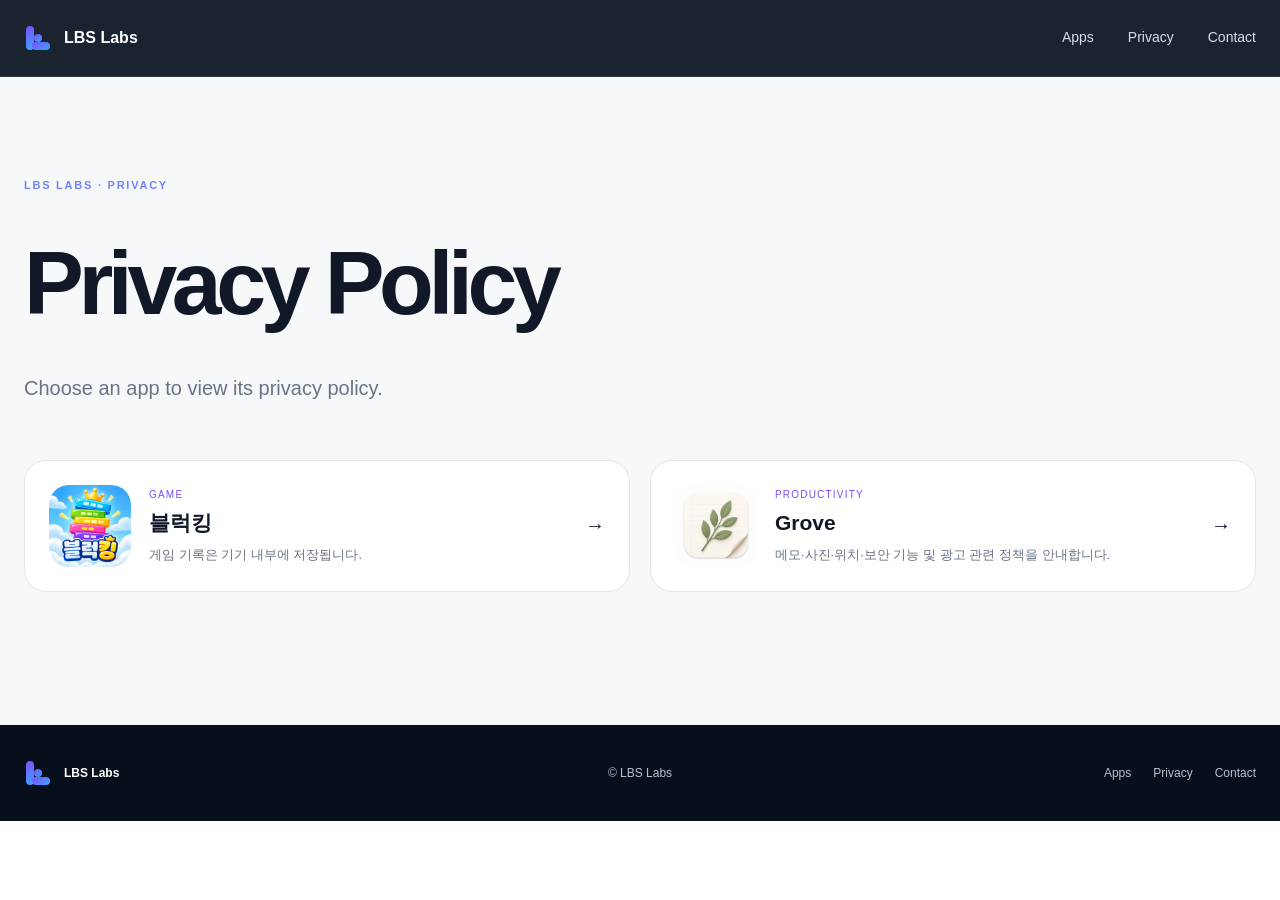
==== privacy/index.html @ daa1cc21 "Add files via upload" ====
<!doctype html><html lang="ko"><head><meta charset="utf-8"><meta name="viewport" content="width=device-width,initial-scale=1"><meta name="theme-color" content="#0b1020"><title>Privacy — LBS Labs</title><link rel="stylesheet" href="../styles.css"></head><body class="legal-page">
<header class="site-header"><div class="shell nav"><a class="brand" href="../"><span class="brand-mark"><i></i><b></b><em></em></span><strong>LBS Labs</strong></a><nav class="nav-links legal-nav"><a href="../#apps">Apps</a><a href="./">Privacy</a><a href="../#contact">Contact</a></nav></div></header>
<main class="legal-main"><div class="shell"><p class="eyebrow">LBS LABS · PRIVACY</p><h1>Privacy Policy</h1><p class="legal-lead">Choose an app to view its privacy policy.</p><div class="privacy-choice">
<a href="blockking/"><img src="../assets/challenge-icon.png" alt=""><div><span>GAME</span><strong>블럭킹</strong><p>게임 기록은 기기 내부에 저장됩니다.</p></div><b>→</b></a>
<a href="grove/"><img src="../assets/grove-icon.png" alt=""><div><span>PRODUCTIVITY</span><strong>Grove</strong><p>메모·사진·위치·보안 기능 및 광고 관련 정책을 안내합니다.</p></div><b>→</b></a>
</div></div></main><footer class="footer"><div class="shell footer-inner"><a class="brand footer-brand" href="../"><span class="brand-mark"><i></i><b></b><em></em></span><strong>LBS Labs</strong></a><p>© LBS Labs</p><nav><a href="../#apps">Apps</a><a href="./">Privacy</a><a href="../#contact">Contact</a></nav></div></footer>
<style>.legal-main{min-height:72vh;padding:100px 0;background:#f7f8fa}.legal-main h1{font-size:clamp(48px,7vw,90px);letter-spacing:-.06em;margin:0}.legal-lead{color:#687386;font-size:20px}.privacy-choice{display:grid;grid-template-columns:1fr 1fr;gap:20px;margin-top:56px}.privacy-choice>a{background:#fff;border:1px solid #e2e6ec;border-radius:22px;padding:24px;display:grid;grid-template-columns:82px 1fr auto;gap:18px;align-items:center}.privacy-choice img{width:82px;height:82px;border-radius:20px}.privacy-choice span{display:block;font-size:10px;letter-spacing:.12em;color:#7b4cff}.privacy-choice strong{display:block;font-size:21px;margin:5px 0}.privacy-choice p{color:#687386;font-size:13px;margin:0}.privacy-choice b{font-size:20px}@media(max-width:720px){.privacy-choice{grid-template-columns:1fr}.legal-nav{display:none!important}}</style></body></html>
---- styles.css ----
:root{--ink:#111827;--navy:#07111f;--navy2:#0b1627;--paper:#f6f7f9;--white:#fff;--muted:#687386;--line:#e2e6ec;--blue:#3867ff;--violet:#7b4cff;--green:#527a43;--max:1240px}
*{box-sizing:border-box}html{scroll-behavior:smooth}body{margin:0;font-family:-apple-system,BlinkMacSystemFont,"Segoe UI","Noto Sans KR",sans-serif;color:var(--ink);background:#fff;line-height:1.55;word-break:keep-all}a{color:inherit;text-decoration:none}img{display:block;max-width:100%}.shell{width:min(calc(100% - 48px),var(--max));margin:auto}
.site-header{position:sticky;top:0;z-index:50;background:rgba(7,17,31,.92);backdrop-filter:blur(18px);border-bottom:1px solid rgba(255,255,255,.08)}.nav{height:76px;display:flex;align-items:center}.brand{display:flex;align-items:center;gap:12px;color:#fff}.brand-mark,.mini-mark{position:relative;width:28px;height:28px;display:block}.brand-mark i,.brand-mark b,.brand-mark em,.mini-mark i,.mini-mark b,.mini-mark em{position:absolute;display:block;background:linear-gradient(145deg,var(--violet),#3aa7ff);border-radius:5px}.brand-mark i,.mini-mark i{width:8px;height:24px;left:2px;top:2px}.brand-mark b,.mini-mark b{width:18px;height:8px;left:8px;bottom:2px}.brand-mark em,.mini-mark em{width:8px;height:8px;left:10px;top:10px}.nav-links{margin-left:auto;display:flex;gap:34px;color:#d7deea;font-size:14px}.nav-links a:hover{color:#fff}.menu-btn{display:none;margin-left:auto;background:none;border:0;padding:8px}.menu-btn span{display:block;width:22px;height:1px;background:#fff;margin:6px}
.hero{position:relative;overflow:hidden;background:radial-gradient(circle at 72% 48%,#151d50 0,#091326 35%,#06101e 75%);color:#fff;padding:88px 0 96px}.hero-grid{display:grid;grid-template-columns:1fr .95fr;min-height:560px;align-items:center;gap:52px}.eyebrow{font-size:11px;font-weight:700;letter-spacing:.16em;color:#6f83ff;margin:0 0 20px}.hero h1{font-size:clamp(58px,7vw,100px);letter-spacing:-.065em;line-height:.98;margin:0 0 28px}.hero h1 span{background:linear-gradient(90deg,#a755ff,#5d76ff);-webkit-background-clip:text;color:transparent}.hero-lead{max-width:610px;font-size:20px;color:#b8c2d2;margin:0 0 34px}.hero-actions{display:flex;gap:12px;flex-wrap:wrap}.btn{display:inline-flex;align-items:center;gap:20px;padding:14px 19px;border:1px solid rgba(255,255,255,.35);border-radius:10px;font-size:14px}.btn.primary{background:rgba(255,255,255,.06)}.btn:hover{transform:translateY(-2px)}.hero-art{min-height:480px;position:relative;display:grid;place-items:center}.orbit{position:absolute;border:1px solid rgba(108,86,255,.20);border-radius:50%}.orbit-a{width:470px;height:470px}.orbit-b{width:350px;height:350px}.orbit-c{width:245px;height:245px}.logo-l{width:250px;height:260px;position:relative;filter:drop-shadow(0 24px 40px rgba(77,62,255,.45))}.logo-l .v,.logo-l .h{position:absolute;background:linear-gradient(160deg,#ca4cff 0,#7354ff 48%,#25a7ff 100%);box-shadow:inset 0 1px 0 rgba(255,255,255,.45)}.logo-l .v{width:86px;height:230px;left:30px;top:10px;border-radius:38px}.logo-l .h{width:190px;height:86px;left:70px;bottom:18px;border-radius:38px}.hero-glow{position:absolute;border-radius:50%;filter:blur(90px);opacity:.22}.hero-glow.one{width:300px;height:300px;background:#7c3cff;right:12%;bottom:-100px}.hero-glow.two{width:200px;height:200px;background:#087cff;left:45%;top:30%}
.principles{padding:82px 0;background:#fff}.section-head{display:grid;grid-template-columns:.8fr 1fr;gap:60px;align-items:end;margin-bottom:42px}.section-head h2{font-size:36px;margin:0}.section-head>p{color:var(--muted);max-width:520px;margin:0}.principle-grid{display:grid;grid-template-columns:repeat(4,1fr);border-top:1px solid var(--line)}.principle-grid article{padding:30px 26px 16px;border-right:1px solid var(--line)}.principle-grid article:last-child{border-right:0}.principle-grid span{font-size:28px;color:#634bff}.principle-grid h3{font-size:18px;margin:16px 0 8px}.principle-grid p{color:var(--muted);font-size:14px;margin:0}
.apps{padding:100px 0;background:#f7f8fa}.apps .shell{display:grid;grid-template-columns:230px 1fr;gap:30px}.apps-intro{padding-top:22px}.apps-intro h2{font-size:38px;line-height:1.15;letter-spacing:-.04em}.apps-intro>p:last-child{color:var(--muted)}.app-grid{display:grid;grid-template-columns:1fr 1fr;gap:22px}.app-card{background:#fff;border:1px solid var(--line);border-radius:20px;padding:24px;overflow:hidden;box-shadow:0 12px 40px rgba(15,23,42,.05)}.app-top{display:flex;gap:18px;align-items:center}.app-icon{width:90px;height:90px;border-radius:22px;object-fit:cover}.app-no{font-size:10px;font-weight:700;letter-spacing:.12em;color:#74809a;margin:0 0 5px}.app-card h3{font-size:24px;margin:0 0 6px}.accent-copy{color:#335dff;font-weight:600;margin:0}.grove-copy{color:var(--green);font-weight:600;margin:0}.app-desc{font-size:14px;color:var(--muted);margin:24px 0}.chips{display:flex;gap:7px;flex-wrap:wrap;margin-bottom:22px}.chips span{padding:7px 9px;border-radius:999px;background:#f0f2f6;font-size:11px;color:#59657a}.screen-row{display:grid;grid-template-columns:repeat(3,1fr);gap:9px;align-items:end;height:380px;overflow:hidden}.screen-row figure{margin:0;height:100%;display:flex;align-items:flex-end}.screen-row img{width:100%;height:auto;max-height:365px;object-fit:contain;object-position:bottom;border-radius:12px}.app-footer{display:flex;justify-content:space-between;align-items:center;padding-top:18px;border-top:1px solid var(--line);font-size:12px}.coming{border:1px solid var(--line);padding:8px 12px;border-radius:999px}.app-footer a{color:#4a58cc;font-weight:600}
.about{padding:88px 0;background:#fff}.about-grid{display:grid;grid-template-columns:.9fr 1.25fr .9fr;gap:44px;align-items:center}.about-copy h2,.contact-card h2{font-size:32px;line-height:1.18;letter-spacing:-.04em}.about-copy>p:last-child,.contact-card p{color:var(--muted);font-size:14px}.studio-visual{height:260px;border-radius:20px;background:linear-gradient(145deg,#101a2e,#090f1b);position:relative;overflow:hidden;box-shadow:inset 0 0 0 1px rgba(255,255,255,.06)}.monitor{position:absolute;width:190px;height:110px;background:#070b12;border:8px solid #20293a;border-radius:8px;left:50%;top:50%;transform:translate(-50%,-60%);display:flex;align-items:center;justify-content:center;gap:9px;color:#fff}.mini-mark{transform:scale(.7)}.desk-line{position:absolute;height:13px;width:85%;background:#252a34;bottom:44px;left:7%;border-radius:6px}.lamp{position:absolute;width:4px;height:110px;background:#4b5160;left:14%;bottom:52px;transform:rotate(12deg)}.lamp:after{content:"";position:absolute;width:40px;height:24px;border-radius:22px 22px 7px 7px;background:#353c4b;top:-12px;left:-18px}.plant{position:absolute;right:12%;bottom:52px;font-size:62px;color:#35563c;transform:rotate(-18deg)}.contact-card a{display:block;margin-top:24px;font-weight:600;font-size:14px}
.footer{background:#080f1c;color:#b7c0cf;padding:34px 0}.footer-inner{display:grid;grid-template-columns:1fr auto 1fr;align-items:center;gap:30px;font-size:12px}.footer-brand{justify-self:start}.footer-inner p{margin:0}.footer-inner nav{justify-self:end;display:flex;gap:22px}
.reveal{opacity:0;transform:translateY(22px);transition:opacity .7s ease,transform .7s ease}.reveal.visible{opacity:1;transform:none}
@media(max-width:1000px){.hero-grid{grid-template-columns:1fr}.hero-art{min-height:380px}.apps .shell{grid-template-columns:1fr}.app-grid{grid-template-columns:1fr 1fr}.about-grid{grid-template-columns:1fr 1fr}.contact-card{grid-column:1/-1}.section-head{grid-template-columns:1fr}.principle-grid{grid-template-columns:repeat(2,1fr)}}
@media(max-width:720px){.shell{width:min(calc(100% - 30px),var(--max))}.nav{height:66px}.nav-links{position:fixed;inset:0;background:#07111f;display:none;flex-direction:column;align-items:center;justify-content:center;font-size:25px;gap:28px}.nav-links.open{display:flex}.menu-btn{display:block;position:relative;z-index:60}.hero{padding:62px 0 70px}.hero h1{font-size:56px}.hero-lead{font-size:17px}.hero-art{min-height:315px}.orbit-a{width:310px;height:310px}.orbit-b{width:240px;height:240px}.orbit-c{width:170px;height:170px}.logo-l{transform:scale(.72)}.principles{padding:64px 0}.principle-grid{grid-template-columns:1fr}.principle-grid article{border-right:0;border-bottom:1px solid var(--line)}.apps{padding:72px 0}.app-grid{grid-template-columns:1fr}.apps-intro h2{font-size:34px}.screen-row{height:315px;gap:5px}.app-card{padding:18px}.app-icon{width:72px;height:72px;border-radius:18px}.app-card h3{font-size:20px}.about-grid{grid-template-columns:1fr}.studio-visual{height:230px}.footer-inner{grid-template-columns:1fr;justify-items:start}.footer-inner nav{justify-self:start}}
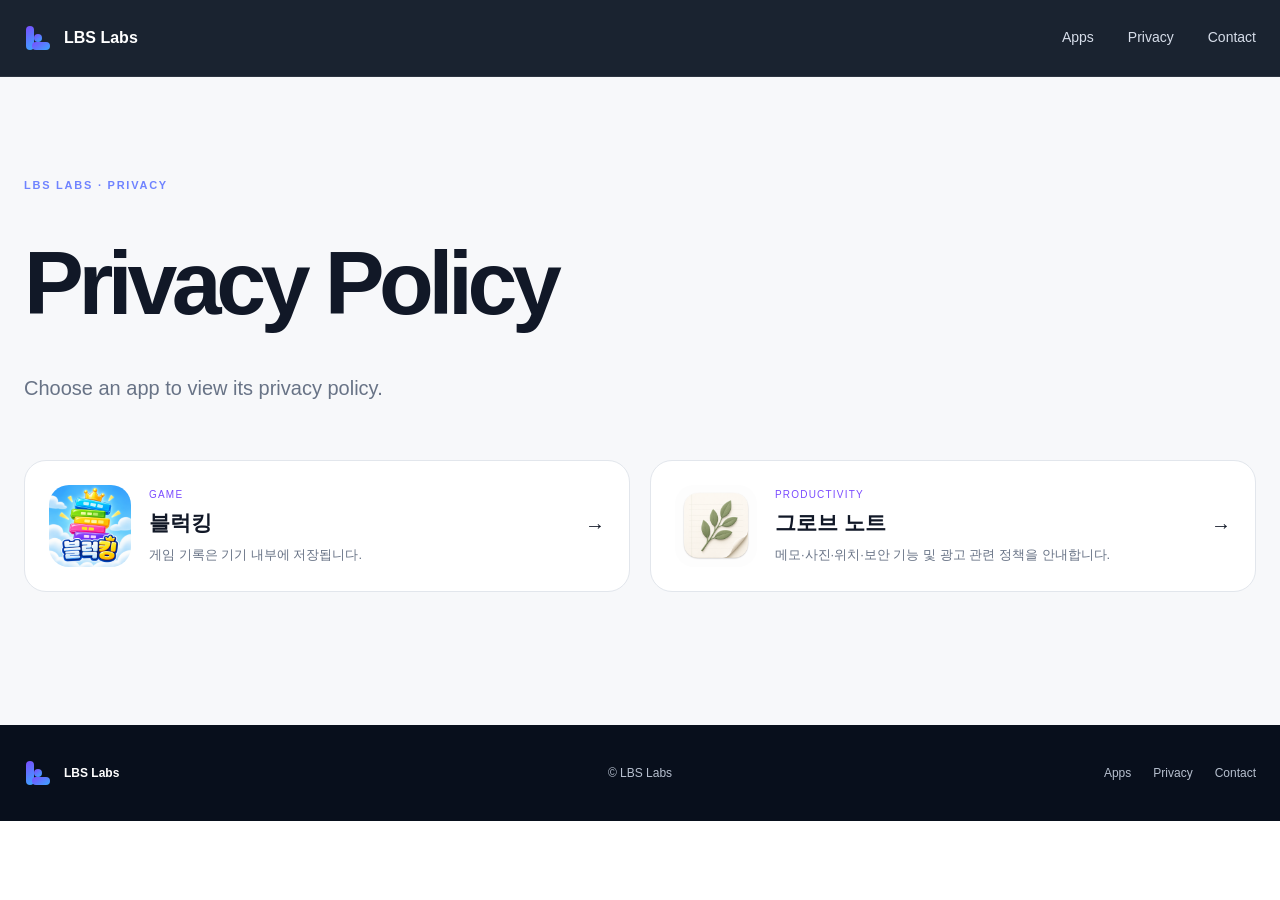
==== commit b1cac8c3: "Add files via upload" ====
--- a/privacy/index.html
+++ b/privacy/index.html
@@ -2,6 +2,6 @@
 <header class="site-header"><div class="shell nav"><a class="brand" href="../"><span class="brand-mark"><i></i><b></b><em></em></span><strong>LBS Labs</strong></a><nav class="nav-links legal-nav"><a href="../#apps">Apps</a><a href="./">Privacy</a><a href="../#contact">Contact</a></nav></div></header>
 <main class="legal-main"><div class="shell"><p class="eyebrow">LBS LABS · PRIVACY</p><h1>Privacy Policy</h1><p class="legal-lead">Choose an app to view its privacy policy.</p><div class="privacy-choice">
 <a href="blockking/"><img src="../assets/challenge-icon.png" alt=""><div><span>GAME</span><strong>블럭킹</strong><p>게임 기록은 기기 내부에 저장됩니다.</p></div><b>→</b></a>
-<a href="grove/"><img src="../assets/grove-icon.png" alt=""><div><span>PRODUCTIVITY</span><strong>Grove</strong><p>메모·사진·위치·보안 기능 및 광고 관련 정책을 안내합니다.</p></div><b>→</b></a>
+<a href="grove/"><img src="../assets/grove-icon.png" alt=""><div><span>PRODUCTIVITY</span><strong>그로브 노트</strong><p>메모·사진·위치·보안 기능 및 광고 관련 정책을 안내합니다.</p></div><b>→</b></a>
 </div></div></main><footer class="footer"><div class="shell footer-inner"><a class="brand footer-brand" href="../"><span class="brand-mark"><i></i><b></b><em></em></span><strong>LBS Labs</strong></a><p>© LBS Labs</p><nav><a href="../#apps">Apps</a><a href="./">Privacy</a><a href="../#contact">Contact</a></nav></div></footer>
 <style>.legal-main{min-height:72vh;padding:100px 0;background:#f7f8fa}.legal-main h1{font-size:clamp(48px,7vw,90px);letter-spacing:-.06em;margin:0}.legal-lead{color:#687386;font-size:20px}.privacy-choice{display:grid;grid-template-columns:1fr 1fr;gap:20px;margin-top:56px}.privacy-choice>a{background:#fff;border:1px solid #e2e6ec;border-radius:22px;padding:24px;display:grid;grid-template-columns:82px 1fr auto;gap:18px;align-items:center}.privacy-choice img{width:82px;height:82px;border-radius:20px}.privacy-choice span{display:block;font-size:10px;letter-spacing:.12em;color:#7b4cff}.privacy-choice strong{display:block;font-size:21px;margin:5px 0}.privacy-choice p{color:#687386;font-size:13px;margin:0}.privacy-choice b{font-size:20px}@media(max-width:720px){.privacy-choice{grid-template-columns:1fr}.legal-nav{display:none!important}}</style></body></html>
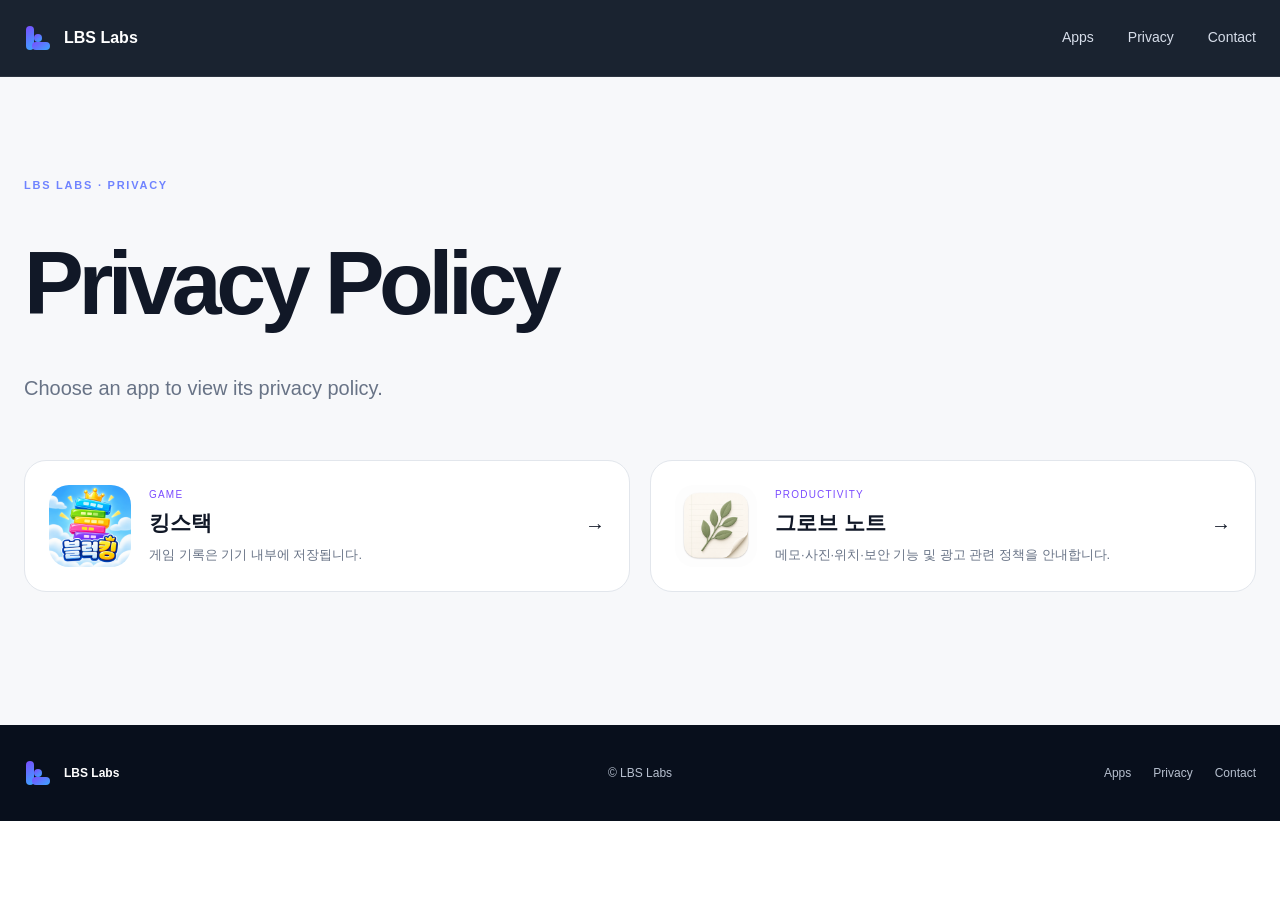
==== commit c7c1c0ea: "Add files via upload" ====
--- a/privacy/index.html
+++ b/privacy/index.html
@@ -1,7 +1,7 @@
 <!doctype html><html lang="ko"><head><meta charset="utf-8"><meta name="viewport" content="width=device-width,initial-scale=1"><meta name="theme-color" content="#0b1020"><title>Privacy — LBS Labs</title><link rel="stylesheet" href="../styles.css"></head><body class="legal-page">
 <header class="site-header"><div class="shell nav"><a class="brand" href="../"><span class="brand-mark"><i></i><b></b><em></em></span><strong>LBS Labs</strong></a><nav class="nav-links legal-nav"><a href="../#apps">Apps</a><a href="./">Privacy</a><a href="../#contact">Contact</a></nav></div></header>
 <main class="legal-main"><div class="shell"><p class="eyebrow">LBS LABS · PRIVACY</p><h1>Privacy Policy</h1><p class="legal-lead">Choose an app to view its privacy policy.</p><div class="privacy-choice">
-<a href="blockking/"><img src="../assets/challenge-icon.png" alt=""><div><span>GAME</span><strong>블럭킹</strong><p>게임 기록은 기기 내부에 저장됩니다.</p></div><b>→</b></a>
+<a href="kingstack/"><img src="../assets/challenge-icon.png" alt=""><div><span>GAME</span><strong>킹스택</strong><p>게임 기록은 기기 내부에 저장됩니다.</p></div><b>→</b></a>
 <a href="grove/"><img src="../assets/grove-icon.png" alt=""><div><span>PRODUCTIVITY</span><strong>그로브 노트</strong><p>메모·사진·위치·보안 기능 및 광고 관련 정책을 안내합니다.</p></div><b>→</b></a>
 </div></div></main><footer class="footer"><div class="shell footer-inner"><a class="brand footer-brand" href="../"><span class="brand-mark"><i></i><b></b><em></em></span><strong>LBS Labs</strong></a><p>© LBS Labs</p><nav><a href="../#apps">Apps</a><a href="./">Privacy</a><a href="../#contact">Contact</a></nav></div></footer>
 <style>.legal-main{min-height:72vh;padding:100px 0;background:#f7f8fa}.legal-main h1{font-size:clamp(48px,7vw,90px);letter-spacing:-.06em;margin:0}.legal-lead{color:#687386;font-size:20px}.privacy-choice{display:grid;grid-template-columns:1fr 1fr;gap:20px;margin-top:56px}.privacy-choice>a{background:#fff;border:1px solid #e2e6ec;border-radius:22px;padding:24px;display:grid;grid-template-columns:82px 1fr auto;gap:18px;align-items:center}.privacy-choice img{width:82px;height:82px;border-radius:20px}.privacy-choice span{display:block;font-size:10px;letter-spacing:.12em;color:#7b4cff}.privacy-choice strong{display:block;font-size:21px;margin:5px 0}.privacy-choice p{color:#687386;font-size:13px;margin:0}.privacy-choice b{font-size:20px}@media(max-width:720px){.privacy-choice{grid-template-columns:1fr}.legal-nav{display:none!important}}</style></body></html>
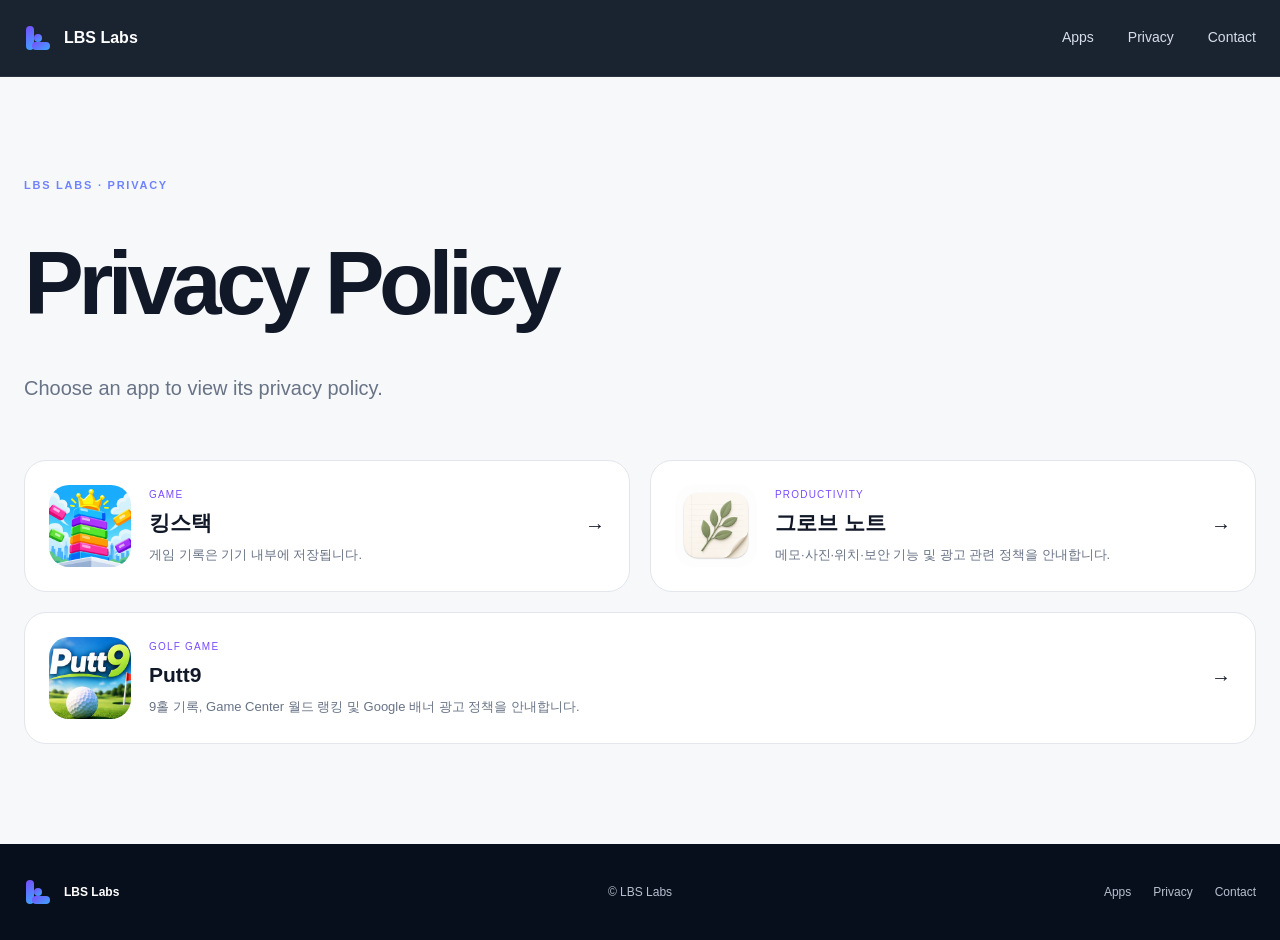
==== commit beba2af6: "Add files via upload" ====
--- a/privacy/index.html
+++ b/privacy/index.html
@@ -3,5 +3,8 @@
 <main class="legal-main"><div class="shell"><p class="eyebrow">LBS LABS · PRIVACY</p><h1>Privacy Policy</h1><p class="legal-lead">Choose an app to view its privacy policy.</p><div class="privacy-choice">
 <a href="kingstack/"><img src="../assets/challenge-icon.png" alt=""><div><span>GAME</span><strong>킹스택</strong><p>게임 기록은 기기 내부에 저장됩니다.</p></div><b>→</b></a>
 <a href="grove/"><img src="../assets/grove-icon.png" alt=""><div><span>PRODUCTIVITY</span><strong>그로브 노트</strong><p>메모·사진·위치·보안 기능 및 광고 관련 정책을 안내합니다.</p></div><b>→</b></a>
+<a href="putt9/"><img src="../assets/putt9-icon.png" alt="Putt9 앱 아이콘"><div><span>GOLF GAME</span><strong>Putt9</strong><p>9홀 기록, Game Center 월드 랭킹 및 Google 배너 광고 정책을 안내합니다.</p></div><b>→</b></a>
 </div></div></main><footer class="footer"><div class="shell footer-inner"><a class="brand footer-brand" href="../"><span class="brand-mark"><i></i><b></b><em></em></span><strong>LBS Labs</strong></a><p>© LBS Labs</p><nav><a href="../#apps">Apps</a><a href="./">Privacy</a><a href="../#contact">Contact</a></nav></div></footer>
-<style>.legal-main{min-height:72vh;padding:100px 0;background:#f7f8fa}.legal-main h1{font-size:clamp(48px,7vw,90px);letter-spacing:-.06em;margin:0}.legal-lead{color:#687386;font-size:20px}.privacy-choice{display:grid;grid-template-columns:1fr 1fr;gap:20px;margin-top:56px}.privacy-choice>a{background:#fff;border:1px solid #e2e6ec;border-radius:22px;padding:24px;display:grid;grid-template-columns:82px 1fr auto;gap:18px;align-items:center}.privacy-choice img{width:82px;height:82px;border-radius:20px}.privacy-choice span{display:block;font-size:10px;letter-spacing:.12em;color:#7b4cff}.privacy-choice strong{display:block;font-size:21px;margin:5px 0}.privacy-choice p{color:#687386;font-size:13px;margin:0}.privacy-choice b{font-size:20px}@media(max-width:720px){.privacy-choice{grid-template-columns:1fr}.legal-nav{display:none!important}}</style></body></html>+<style>.legal-main{min-height:72vh;padding:100px 0;background:#f7f8fa}.legal-main h1{font-size:clamp(48px,7vw,90px);letter-spacing:-.06em;margin:0}.legal-lead{color:#687386;font-size:20px}.privacy-choice{display:grid;grid-template-columns:1fr 1fr;gap:20px;margin-top:56px}.privacy-choice>a{background:#fff;border:1px solid #e2e6ec;border-radius:22px;padding:24px;display:grid;grid-template-columns:82px 1fr auto;gap:18px;align-items:center}.privacy-choice img{width:82px;height:82px;border-radius:20px}.privacy-choice span{display:block;font-size:10px;letter-spacing:.12em;color:#7b4cff}.privacy-choice strong{display:block;font-size:21px;margin:5px 0}.privacy-choice p{color:#687386;font-size:13px;margin:0}.privacy-choice b{font-size:20px}.privacy-choice>a:last-child{grid-column:1/-1}
+@media(max-width:720px){.privacy-choice>a:last-child{grid-column:auto}}
+@media(max-width:720px){.privacy-choice{grid-template-columns:1fr}.legal-nav{display:none!important}}</style></body></html>
--- a/styles.css
+++ b/styles.css
@@ -10,3 +10,65 @@
 .reveal{opacity:0;transform:translateY(22px);transition:opacity .7s ease,transform .7s ease}.reveal.visible{opacity:1;transform:none}
 @media(max-width:1000px){.hero-grid{grid-template-columns:1fr}.hero-art{min-height:380px}.apps .shell{grid-template-columns:1fr}.app-grid{grid-template-columns:1fr 1fr}.about-grid{grid-template-columns:1fr 1fr}.contact-card{grid-column:1/-1}.section-head{grid-template-columns:1fr}.principle-grid{grid-template-columns:repeat(2,1fr)}}
 @media(max-width:720px){.shell{width:min(calc(100% - 30px),var(--max))}.nav{height:66px}.nav-links{position:fixed;inset:0;background:#07111f;display:none;flex-direction:column;align-items:center;justify-content:center;font-size:25px;gap:28px}.nav-links.open{display:flex}.menu-btn{display:block;position:relative;z-index:60}.hero{padding:62px 0 70px}.hero h1{font-size:56px}.hero-lead{font-size:17px}.hero-art{min-height:315px}.orbit-a{width:310px;height:310px}.orbit-b{width:240px;height:240px}.orbit-c{width:170px;height:170px}.logo-l{transform:scale(.72)}.principles{padding:64px 0}.principle-grid{grid-template-columns:1fr}.principle-grid article{border-right:0;border-bottom:1px solid var(--line)}.apps{padding:72px 0}.app-grid{grid-template-columns:1fr}.apps-intro h2{font-size:34px}.screen-row{height:315px;gap:5px}.app-card{padding:18px}.app-icon{width:72px;height:72px;border-radius:18px}.app-card h3{font-size:20px}.about-grid{grid-template-columns:1fr}.studio-visual{height:230px}.footer-inner{grid-template-columns:1fr;justify-items:start}.footer-inner nav{justify-self:start}}
+
+
+.app-card.putt9{grid-column:1/-1}
+.putt9-copy{color:#4f7a34;font-weight:600;margin:0}
+.putt9-coming{background:#f0f2f6;color:#59657a;white-space:nowrap}
+.putt9-showcase{
+  min-height:330px;
+  border-radius:18px;
+  padding:28px;
+  display:grid;
+  grid-template-columns:220px 1fr auto;
+  gap:32px;
+  align-items:center;
+  overflow:hidden;
+  background:
+    radial-gradient(circle at 16% 14%,rgba(255,255,255,.95),rgba(255,255,255,.35) 32%,transparent 55%),
+    linear-gradient(135deg,#dff3ff 0%,#eef7d4 55%,#cceca0 100%);
+  border:1px solid #dfe8d8;
+}
+.putt9-showcase>img{
+  width:210px;
+  height:210px;
+  object-fit:cover;
+  border-radius:38px;
+  box-shadow:0 20px 50px rgba(37,78,55,.14);
+}
+.putt9-message span{
+  display:block;
+  font-size:11px;
+  font-weight:700;
+  letter-spacing:.16em;
+  color:#4f7a34;
+  margin-bottom:8px;
+}
+.putt9-message strong{
+  display:block;
+  font-size:clamp(46px,5vw,76px);
+  line-height:.95;
+  letter-spacing:-.06em;
+  color:#16351d;
+}
+.putt9-message p{max-width:420px;margin:18px 0 0;color:#55705a;font-size:15px}
+.putt9-stats{display:grid;gap:10px}
+.putt9-stats div{
+  min-width:116px;
+  padding:17px 16px;
+  border-radius:15px;
+  background:rgba(255,255,255,.72);
+  border:1px solid rgba(255,255,255,.92);
+  text-align:center;
+}
+.putt9-stats b{display:block;font-size:30px;line-height:1;color:#18371d}
+.putt9-stats span{display:block;margin-top:6px;font-size:9px;font-weight:700;letter-spacing:.11em;color:#718071}
+@media(max-width:760px){
+  .app-card.putt9{grid-column:auto}
+  .putt9-showcase{grid-template-columns:1fr;text-align:center;min-height:0;padding:22px}
+  .putt9-showcase>img{width:150px;height:150px;margin:auto;border-radius:30px}
+  .putt9-message p{margin:14px auto 0}
+  .putt9-stats{grid-template-columns:repeat(3,1fr);gap:6px}
+  .putt9-stats div{min-width:0;padding:12px 8px}
+  .putt9-stats b{font-size:24px}
+}
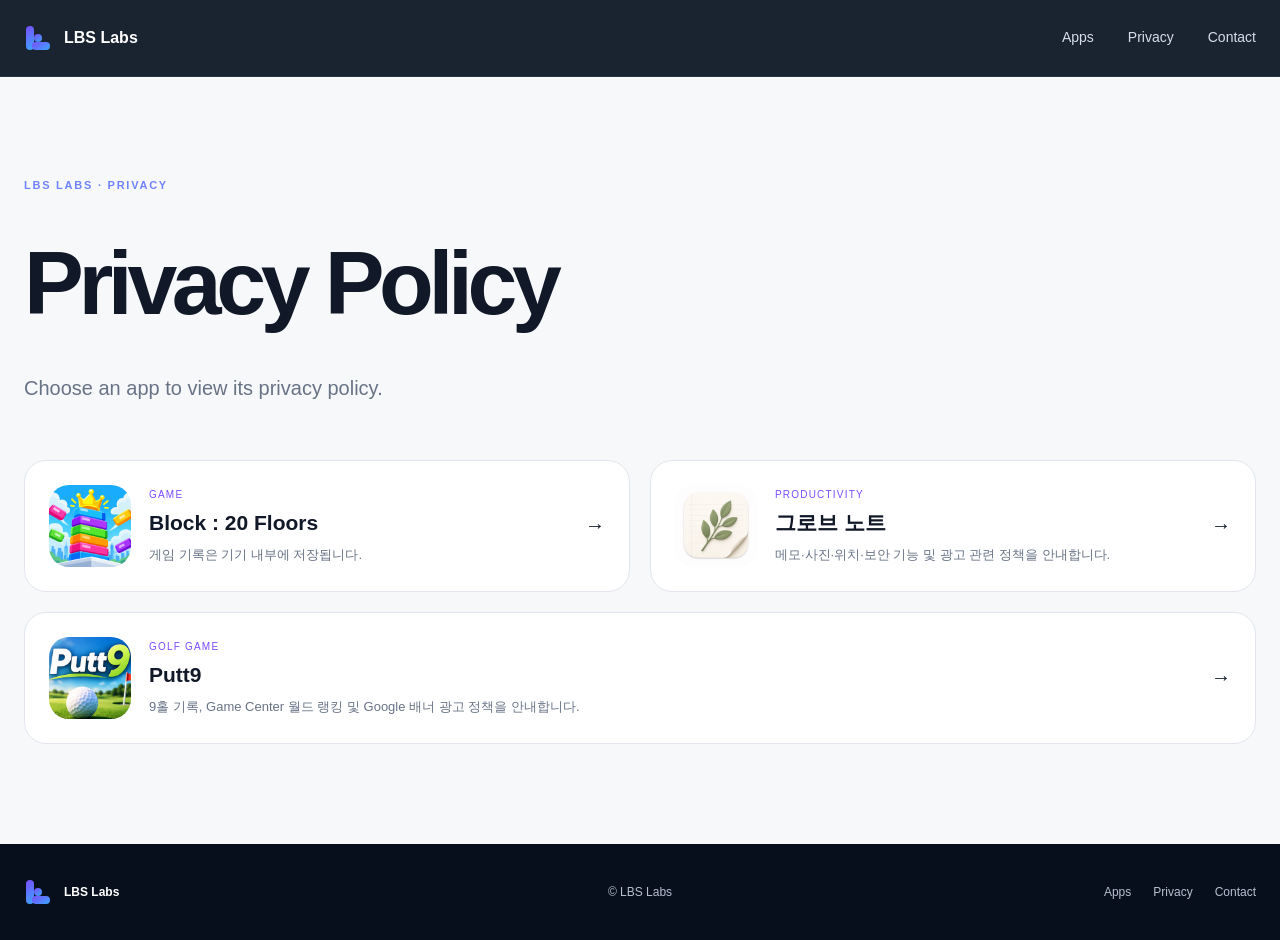
==== commit 3fde2fc1: "Add files via upload" ====
--- a/privacy/index.html
+++ b/privacy/index.html
@@ -1,7 +1,7 @@
 <!doctype html><html lang="ko"><head><meta charset="utf-8"><meta name="viewport" content="width=device-width,initial-scale=1"><meta name="theme-color" content="#0b1020"><title>Privacy — LBS Labs</title><link rel="stylesheet" href="../styles.css"></head><body class="legal-page">
 <header class="site-header"><div class="shell nav"><a class="brand" href="../"><span class="brand-mark"><i></i><b></b><em></em></span><strong>LBS Labs</strong></a><nav class="nav-links legal-nav"><a href="../#apps">Apps</a><a href="./">Privacy</a><a href="../#contact">Contact</a></nav></div></header>
 <main class="legal-main"><div class="shell"><p class="eyebrow">LBS LABS · PRIVACY</p><h1>Privacy Policy</h1><p class="legal-lead">Choose an app to view its privacy policy.</p><div class="privacy-choice">
-<a href="kingstack/"><img src="../assets/challenge-icon.png" alt=""><div><span>GAME</span><strong>킹스택</strong><p>게임 기록은 기기 내부에 저장됩니다.</p></div><b>→</b></a>
+<a href="kingstack/"><img src="../assets/challenge-icon.png" alt=""><div><span>GAME</span><strong>Block : 20 Floors</strong><p>게임 기록은 기기 내부에 저장됩니다.</p></div><b>→</b></a>
 <a href="grove/"><img src="../assets/grove-icon.png" alt=""><div><span>PRODUCTIVITY</span><strong>그로브 노트</strong><p>메모·사진·위치·보안 기능 및 광고 관련 정책을 안내합니다.</p></div><b>→</b></a>
 <a href="putt9/"><img src="../assets/putt9-icon.png" alt="Putt9 앱 아이콘"><div><span>GOLF GAME</span><strong>Putt9</strong><p>9홀 기록, Game Center 월드 랭킹 및 Google 배너 광고 정책을 안내합니다.</p></div><b>→</b></a>
 </div></div></main><footer class="footer"><div class="shell footer-inner"><a class="brand footer-brand" href="../"><span class="brand-mark"><i></i><b></b><em></em></span><strong>LBS Labs</strong></a><p>© LBS Labs</p><nav><a href="../#apps">Apps</a><a href="./">Privacy</a><a href="../#contact">Contact</a></nav></div></footer>
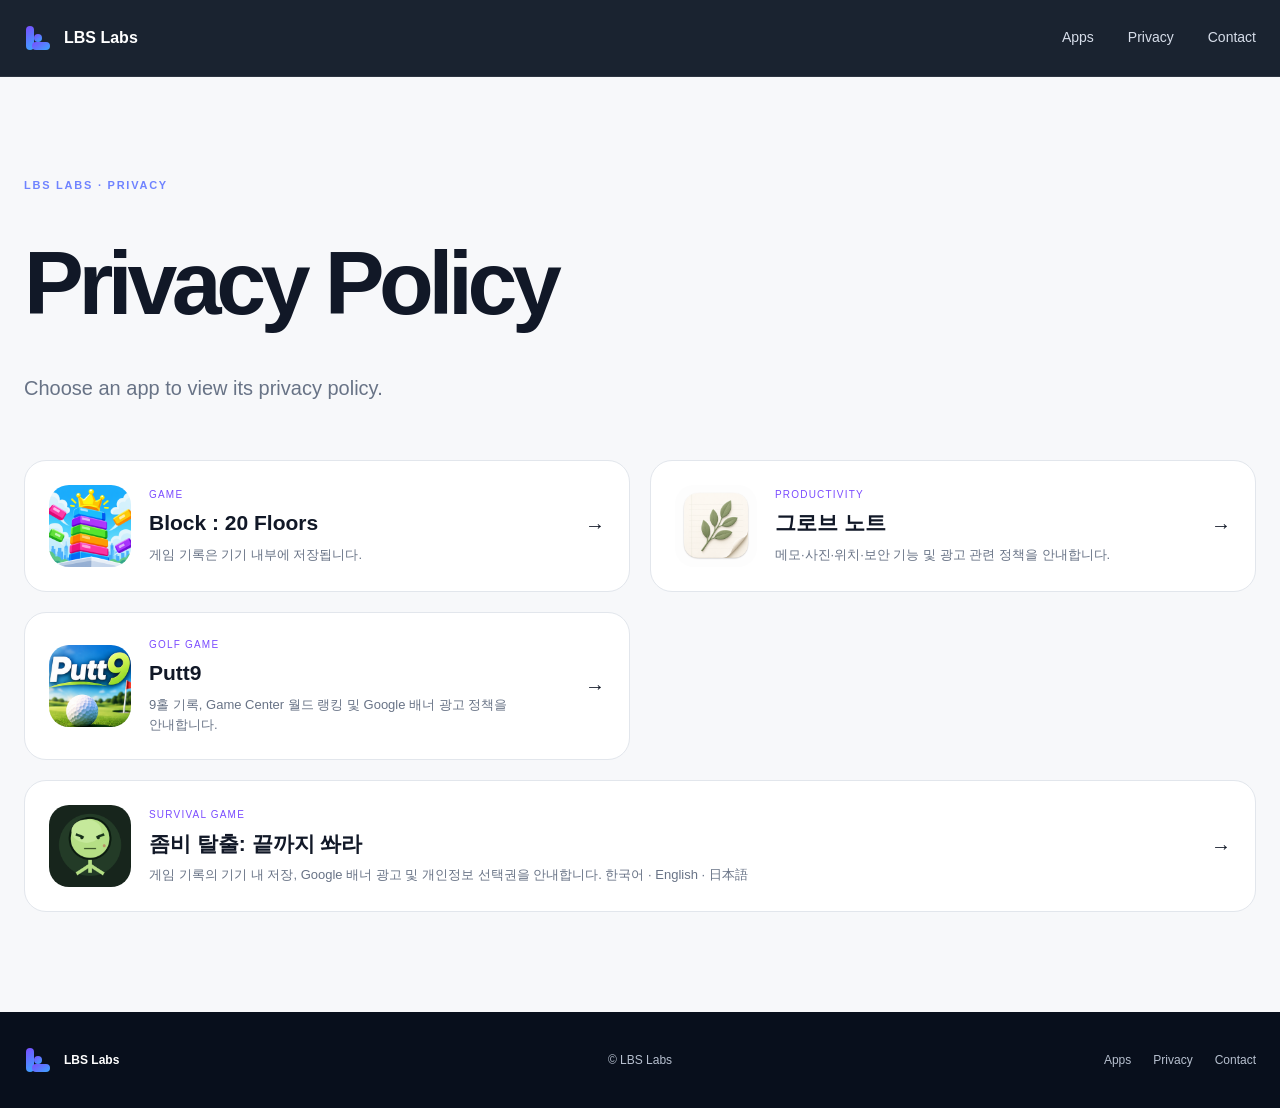
==== commit febef87b: "Add Zombie Escape to privacy policy directory" ====
--- a/privacy/index.html
+++ b/privacy/index.html
@@ -4,7 +4,8 @@
 <a href="kingstack/"><img src="../assets/challenge-icon.png" alt=""><div><span>GAME</span><strong>Block : 20 Floors</strong><p>게임 기록은 기기 내부에 저장됩니다.</p></div><b>→</b></a>
 <a href="grove/"><img src="../assets/grove-icon.png" alt=""><div><span>PRODUCTIVITY</span><strong>그로브 노트</strong><p>메모·사진·위치·보안 기능 및 광고 관련 정책을 안내합니다.</p></div><b>→</b></a>
 <a href="putt9/"><img src="../assets/putt9-icon.png" alt="Putt9 앱 아이콘"><div><span>GOLF GAME</span><strong>Putt9</strong><p>9홀 기록, Game Center 월드 랭킹 및 Google 배너 광고 정책을 안내합니다.</p></div><b>→</b></a>
+<a href="../zombie-escape-privacy.html"><img src="../zombie-escape-icon.png" alt="좀비 탈출 앱 아이콘"><div><span>SURVIVAL GAME</span><strong>좀비 탈출: 끝까지 쏴라</strong><p>게임 기록의 기기 내 저장, Google 배너 광고 및 개인정보 선택권을 안내합니다. 한국어 · English · 日本語</p></div><b>→</b></a>
 </div></div></main><footer class="footer"><div class="shell footer-inner"><a class="brand footer-brand" href="../"><span class="brand-mark"><i></i><b></b><em></em></span><strong>LBS Labs</strong></a><p>© LBS Labs</p><nav><a href="../#apps">Apps</a><a href="./">Privacy</a><a href="../#contact">Contact</a></nav></div></footer>
 <style>.legal-main{min-height:72vh;padding:100px 0;background:#f7f8fa}.legal-main h1{font-size:clamp(48px,7vw,90px);letter-spacing:-.06em;margin:0}.legal-lead{color:#687386;font-size:20px}.privacy-choice{display:grid;grid-template-columns:1fr 1fr;gap:20px;margin-top:56px}.privacy-choice>a{background:#fff;border:1px solid #e2e6ec;border-radius:22px;padding:24px;display:grid;grid-template-columns:82px 1fr auto;gap:18px;align-items:center}.privacy-choice img{width:82px;height:82px;border-radius:20px}.privacy-choice span{display:block;font-size:10px;letter-spacing:.12em;color:#7b4cff}.privacy-choice strong{display:block;font-size:21px;margin:5px 0}.privacy-choice p{color:#687386;font-size:13px;margin:0}.privacy-choice b{font-size:20px}.privacy-choice>a:last-child{grid-column:1/-1}
 @media(max-width:720px){.privacy-choice>a:last-child{grid-column:auto}}
-@media(max-width:720px){.privacy-choice{grid-template-columns:1fr}.legal-nav{display:none!important}}</style></body></html>+@media(max-width:720px){.privacy-choice{grid-template-columns:1fr}.legal-nav{display:none!important}}</style></body></html>
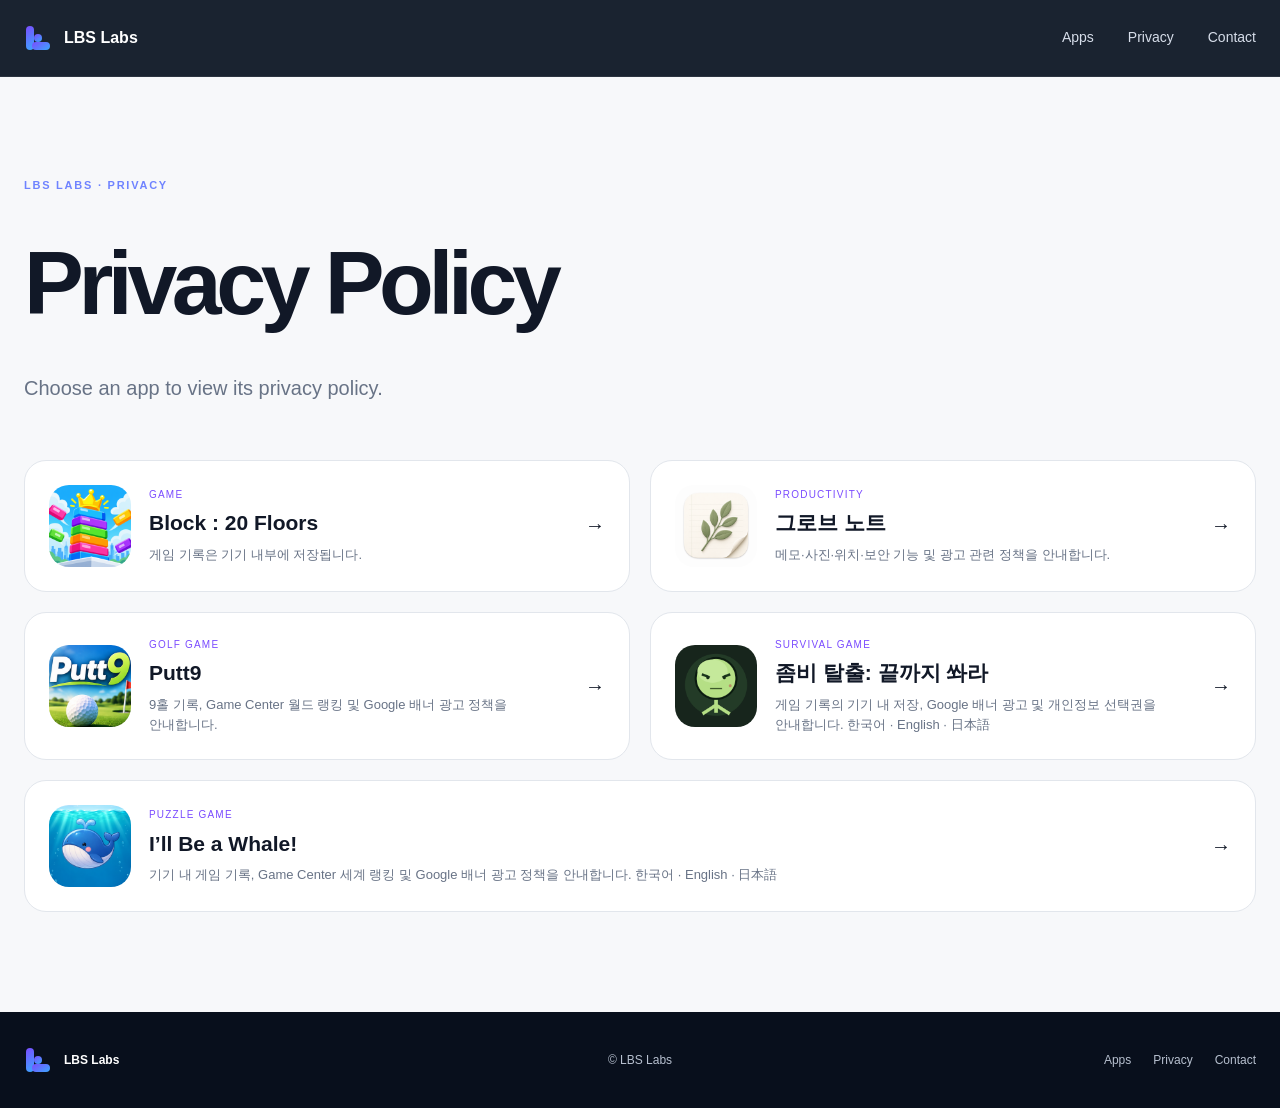
==== commit 979d61c9: "Add files via upload" ====
--- a/privacy/index.html
+++ b/privacy/index.html
@@ -5,7 +5,8 @@
 <a href="grove/"><img src="../assets/grove-icon.png" alt=""><div><span>PRODUCTIVITY</span><strong>그로브 노트</strong><p>메모·사진·위치·보안 기능 및 광고 관련 정책을 안내합니다.</p></div><b>→</b></a>
 <a href="putt9/"><img src="../assets/putt9-icon.png" alt="Putt9 앱 아이콘"><div><span>GOLF GAME</span><strong>Putt9</strong><p>9홀 기록, Game Center 월드 랭킹 및 Google 배너 광고 정책을 안내합니다.</p></div><b>→</b></a>
 <a href="../zombie-escape-privacy.html"><img src="../zombie-escape-icon.png" alt="좀비 탈출 앱 아이콘"><div><span>SURVIVAL GAME</span><strong>좀비 탈출: 끝까지 쏴라</strong><p>게임 기록의 기기 내 저장, Google 배너 광고 및 개인정보 선택권을 안내합니다. 한국어 · English · 日本語</p></div><b>→</b></a>
+<a href="../whale-privacy.html"><img src="../assets/whale-icon.png" alt="I’ll Be a Whale! 앱 아이콘"><div><span>PUZZLE GAME</span><strong>I’ll Be a Whale!</strong><p>기기 내 게임 기록, Game Center 세계 랭킹 및 Google 배너 광고 정책을 안내합니다. 한국어 · English · 日本語</p></div><b>→</b></a>
 </div></div></main><footer class="footer"><div class="shell footer-inner"><a class="brand footer-brand" href="../"><span class="brand-mark"><i></i><b></b><em></em></span><strong>LBS Labs</strong></a><p>© LBS Labs</p><nav><a href="../#apps">Apps</a><a href="./">Privacy</a><a href="../#contact">Contact</a></nav></div></footer>
 <style>.legal-main{min-height:72vh;padding:100px 0;background:#f7f8fa}.legal-main h1{font-size:clamp(48px,7vw,90px);letter-spacing:-.06em;margin:0}.legal-lead{color:#687386;font-size:20px}.privacy-choice{display:grid;grid-template-columns:1fr 1fr;gap:20px;margin-top:56px}.privacy-choice>a{background:#fff;border:1px solid #e2e6ec;border-radius:22px;padding:24px;display:grid;grid-template-columns:82px 1fr auto;gap:18px;align-items:center}.privacy-choice img{width:82px;height:82px;border-radius:20px}.privacy-choice span{display:block;font-size:10px;letter-spacing:.12em;color:#7b4cff}.privacy-choice strong{display:block;font-size:21px;margin:5px 0}.privacy-choice p{color:#687386;font-size:13px;margin:0}.privacy-choice b{font-size:20px}.privacy-choice>a:last-child{grid-column:1/-1}
 @media(max-width:720px){.privacy-choice>a:last-child{grid-column:auto}}
-@media(max-width:720px){.privacy-choice{grid-template-columns:1fr}.legal-nav{display:none!important}}</style></body></html>
+@media(max-width:720px){.privacy-choice{grid-template-columns:1fr}.legal-nav{position:static;display:flex!important;flex-direction:row;gap:16px;font-size:13px;background:none}}</style></body></html>
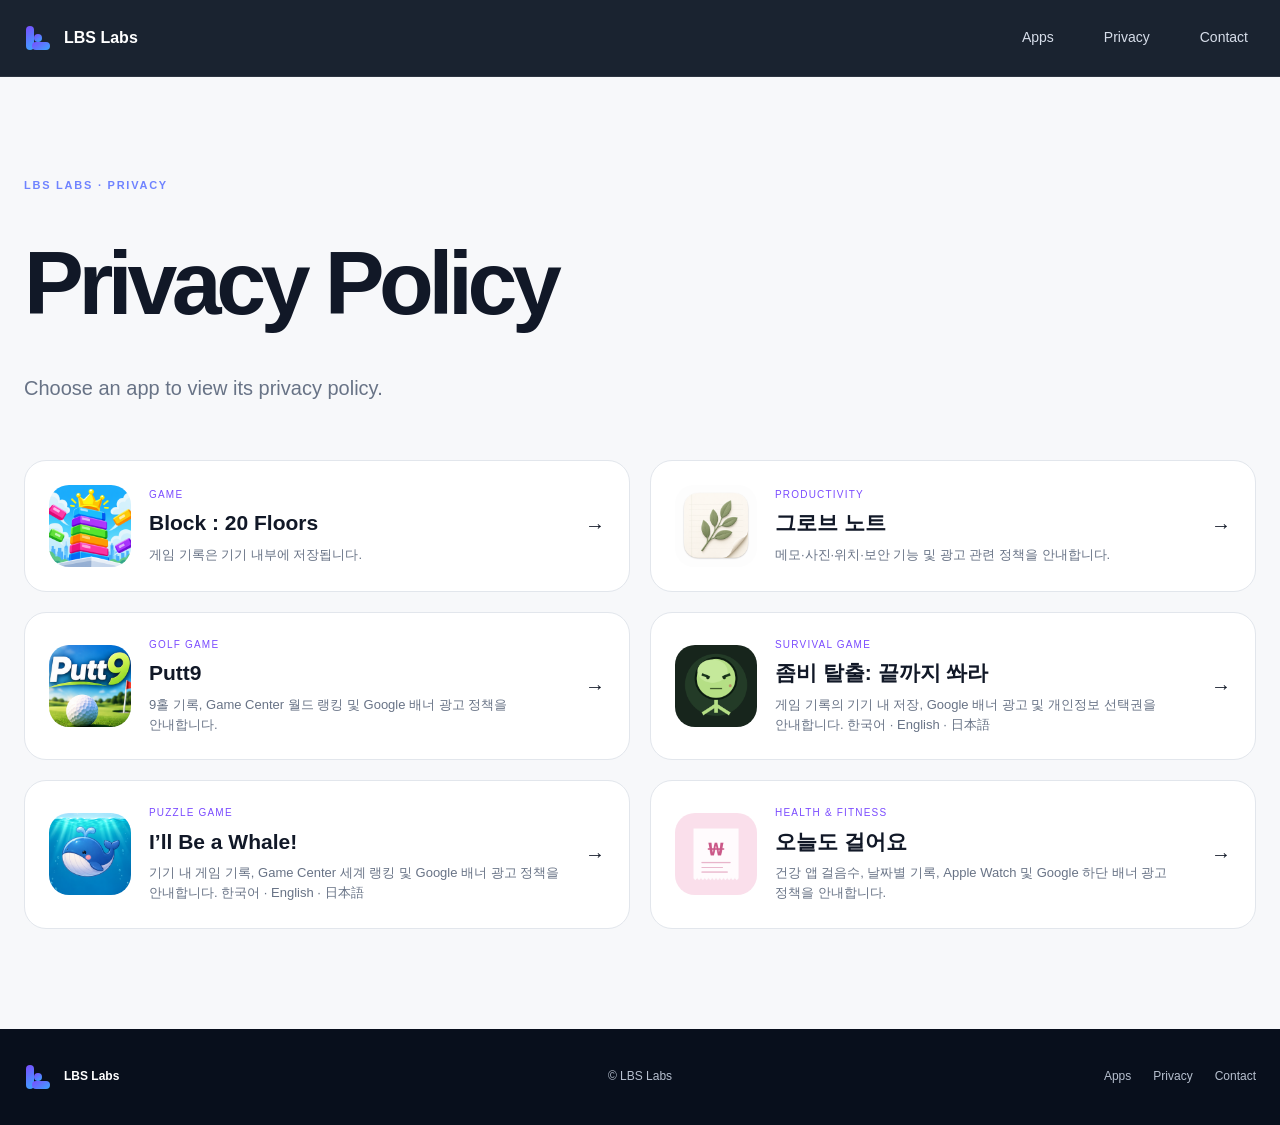
==== commit eec48ee6: "Add TodayWalk to privacy policy center" ====
--- a/privacy/index.html
+++ b/privacy/index.html
@@ -6,7 +6,8 @@
 <a href="putt9/"><img src="../assets/putt9-icon.png" alt="Putt9 앱 아이콘"><div><span>GOLF GAME</span><strong>Putt9</strong><p>9홀 기록, Game Center 월드 랭킹 및 Google 배너 광고 정책을 안내합니다.</p></div><b>→</b></a>
 <a href="../zombie-escape-privacy.html"><img src="../zombie-escape-icon.png" alt="좀비 탈출 앱 아이콘"><div><span>SURVIVAL GAME</span><strong>좀비 탈출: 끝까지 쏴라</strong><p>게임 기록의 기기 내 저장, Google 배너 광고 및 개인정보 선택권을 안내합니다. 한국어 · English · 日本語</p></div><b>→</b></a>
 <a href="../whale-privacy.html"><img src="../assets/whale-icon.png" alt="I’ll Be a Whale! 앱 아이콘"><div><span>PUZZLE GAME</span><strong>I’ll Be a Whale!</strong><p>기기 내 게임 기록, Game Center 세계 랭킹 및 Google 배너 광고 정책을 안내합니다. 한국어 · English · 日本語</p></div><b>→</b></a>
+<a href="../todaywalk-privacy.html"><img src="[data-uri]" alt="오늘도 걸어요 앱 아이콘"><div><span>HEALTH &amp; FITNESS</span><strong>오늘도 걸어요</strong><p>건강 앱 걸음수, 날짜별 기록, Apple Watch 및 Google 하단 배너 광고 정책을 안내합니다.</p></div><b>→</b></a>
 </div></div></main><footer class="footer"><div class="shell footer-inner"><a class="brand footer-brand" href="../"><span class="brand-mark"><i></i><b></b><em></em></span><strong>LBS Labs</strong></a><p>© LBS Labs</p><nav><a href="../#apps">Apps</a><a href="./">Privacy</a><a href="../#contact">Contact</a></nav></div></footer>
-<style>.legal-main{min-height:72vh;padding:100px 0;background:#f7f8fa}.legal-main h1{font-size:clamp(48px,7vw,90px);letter-spacing:-.06em;margin:0}.legal-lead{color:#687386;font-size:20px}.privacy-choice{display:grid;grid-template-columns:1fr 1fr;gap:20px;margin-top:56px}.privacy-choice>a{background:#fff;border:1px solid #e2e6ec;border-radius:22px;padding:24px;display:grid;grid-template-columns:82px 1fr auto;gap:18px;align-items:center}.privacy-choice img{width:82px;height:82px;border-radius:20px}.privacy-choice span{display:block;font-size:10px;letter-spacing:.12em;color:#7b4cff}.privacy-choice strong{display:block;font-size:21px;margin:5px 0}.privacy-choice p{color:#687386;font-size:13px;margin:0}.privacy-choice b{font-size:20px}.privacy-choice>a:last-child{grid-column:1/-1}
-@media(max-width:720px){.privacy-choice>a:last-child{grid-column:auto}}
+<style>.legal-main{min-height:72vh;padding:100px 0;background:#f7f8fa}.legal-main h1{font-size:clamp(48px,7vw,90px);letter-spacing:-.06em;margin:0}.legal-lead{color:#687386;font-size:20px}.privacy-choice{display:grid;grid-template-columns:1fr 1fr;gap:20px;margin-top:56px}.privacy-choice>a{background:#fff;border:1px solid #e2e6ec;border-radius:22px;padding:24px;display:grid;grid-template-columns:82px 1fr auto;gap:18px;align-items:center}.privacy-choice img{width:82px;height:82px;border-radius:20px}.privacy-choice span{display:block;font-size:10px;letter-spacing:.12em;color:#7b4cff}.privacy-choice strong{display:block;font-size:21px;margin:5px 0}.privacy-choice p{color:#687386;font-size:13px;margin:0}.privacy-choice b{font-size:20px}
+
 @media(max-width:720px){.privacy-choice{grid-template-columns:1fr}.legal-nav{position:static;display:flex!important;flex-direction:row;gap:16px;font-size:13px;background:none}}</style></body></html>
--- a/styles.css
+++ b/styles.css
@@ -72,3 +72,18 @@
   .putt9-stats div{min-width:0;padding:12px 8px}
   .putt9-stats b{font-size:24px}
 }
+
+/* Shared privacy-page navigation */
+.policy-top-menu{margin-left:auto;color:#d7deea}
+@media(max-width:480px){.site-header:has(.policy-top-menu) .nav{height:auto;min-height:66px}}
+
+/* Mobile privacy navigation: visible links with comfortable touch targets. */
+.policy-top-menu a,.legal-nav a{display:inline-flex;align-items:center;justify-content:center;min-height:44px;padding:0 8px}
+@media(max-width:480px){
+ .legal-page .site-header .nav{height:auto;min-height:66px;flex-wrap:wrap;gap:8px;padding-top:12px;padding-bottom:12px}
+ .site-header .policy-top-menu,.site-header .legal-nav{position:static;display:flex!important;flex:0 0 100%;width:100%;margin:0;gap:4px;flex-direction:row;background:none;justify-content:space-between;font-size:14px}
+ .site-header .policy-top-menu a,.site-header .legal-nav a{flex:1;min-width:0;min-height:44px;padding:0 6px;text-align:center;border-radius:8px}
+ .privacy-choice>a{grid-template-columns:56px minmax(0,1fr) auto;padding:16px;gap:12px}
+ .privacy-choice img{width:56px;height:56px;border-radius:14px}
+ .privacy-choice strong{font-size:18px;overflow-wrap:anywhere}
+}
